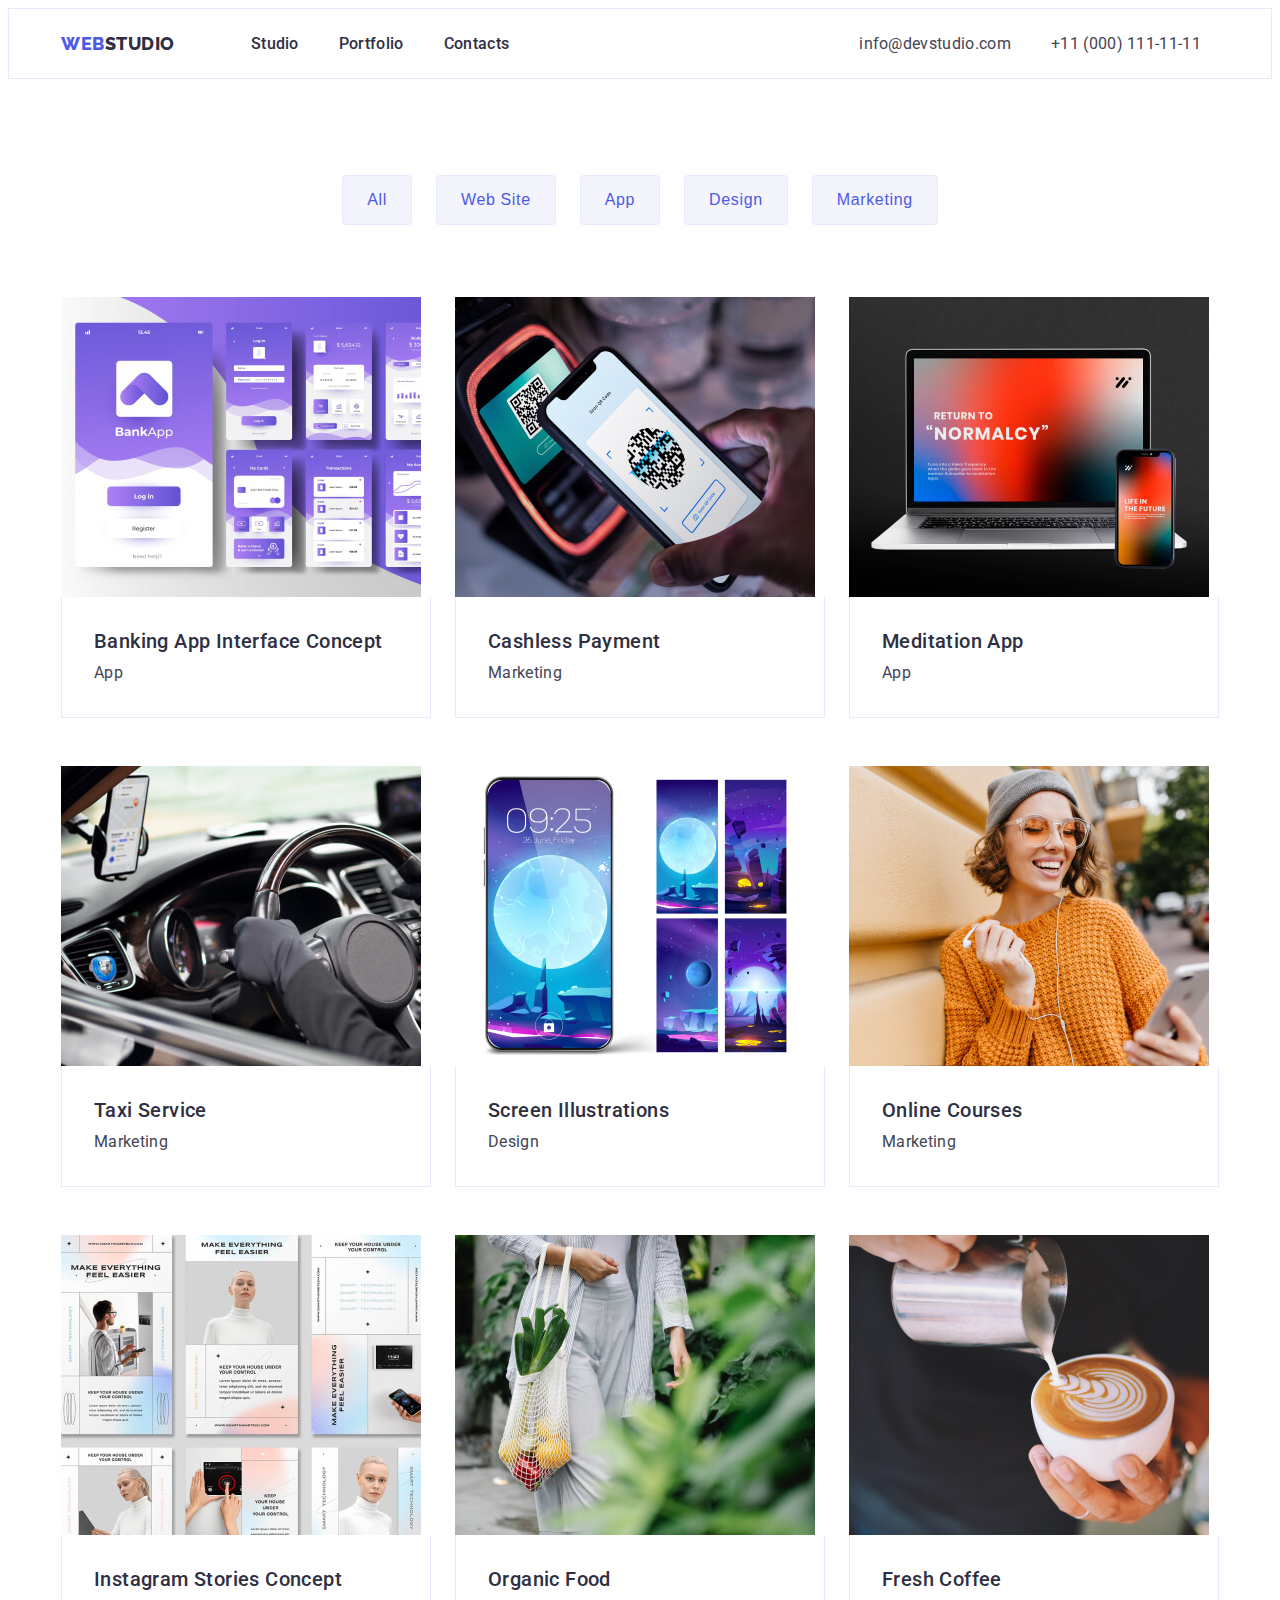
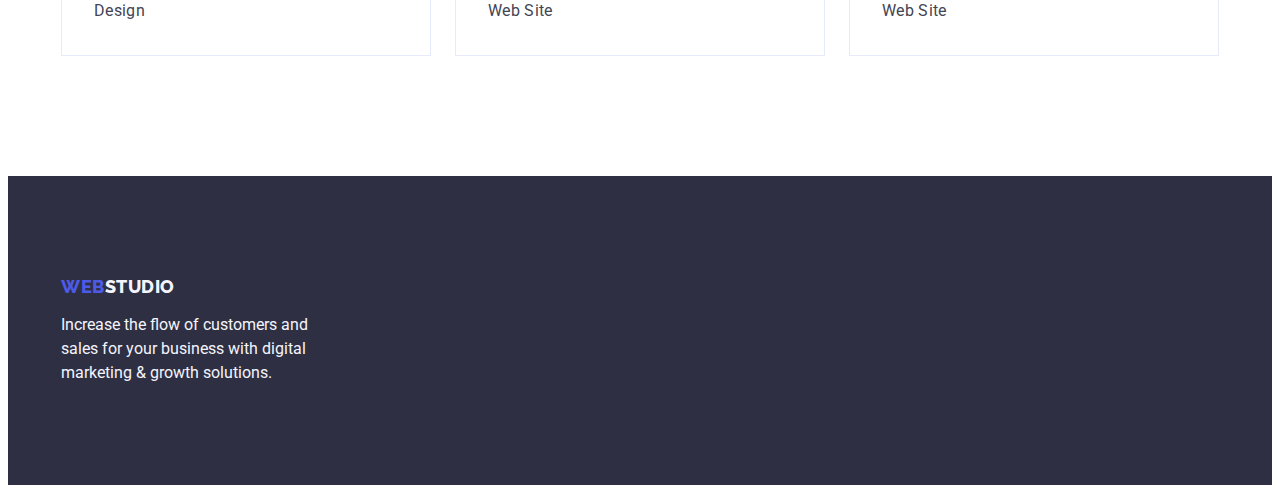
==== portfolio.html @ e579b0ef "Initial commit" ====
<!DOCTYPE html>
<html lang="en">
  <head>
    <meta charset="UTF-8" />
    <meta http-equiv="X-UA-Compatible" content="IE=edge" />
    <meta name="viewport" content="width=device-width, initial-scale=1.0" />
    <title>Portfolio</title>
    <link rel="preconnect" href="https://fonts.googleapis.com" />
    <link rel="preconnect" href="https://fonts.gstatic.com" crossorigin />
    <link rel="preconnect" href="https://fonts.googleapis.com" />
    <link rel="preconnect" href="https://fonts.gstatic.com" crossorigin />
    <link
      href="https://fonts.googleapis.com/css2?family=Raleway:wght@800&family=Roboto:wght@400;500;700;900&display=swap"
      rel="stylesheet"
    />
    <link rel="stylesheet" href="https://cdnjs.cloudflare.com/ajax/libs/modern-normalize/1.1.0/modern-normalize.min.css" integrity="sha512-wpPYUAdjBVSE4KJnH1VR1HeZfpl1ub8YT/NKx4PuQ5NmX2tKuGu6U/JRp5y+Y8XG2tV+wKQpNHVUX03MfMFn9Q==" crossorigin="anonymous" referrerpolicy="no-referrer" />
    <link rel="stylesheet" href="./css/styles.css" />
  </head>
  <!--Portfolio-->
  <body>
    <!--Header-->
    <header class="header">
      <div class="container-header container">
        <!-- Navigation-->
        <nav class="container-menu list">
          
            <a class="logo-nav logo link" href="./index.html"
              >Web<span class="logo logo-span">Studio</span></a
            >

          <ul class="container-nav list">
            <li class="item-nav">
              <a class="nav-link  link" href="./index.html">Studio</a>
            </li>

            <li class="item-nav">
              <a class="nav-link link" href="./portfolio.html"
                >Portfolio</a
              >
            </li>

            <li class="item-nav">
              <a class="nav-link link" href="">Contacts</a>
            </li>
          </ul>
        </nav>

        <address class="address">
          <ul class="container-address list">
            <li class="item-mail">
              <a class="address-link link" href="mailto:info@devstudio.com"
                >info@devstudio.com</a
              >
            </li>
            <li class="item-tel">
              <a class="address-link address-tel link" href="tel:+110001111111"
                >+11 (000) 111-11-11</a
              >
            </li>
          </ul>
        </address>
      </div>
    </header>


    <!--Main -->
    <main>
      <!--BUTTONS-->
      <section class="section-btn">
        <div class="container">
          <h1 class="visually-hidden">buttons</h1>
          <!--<div class="btn-list">-->
            <ul class="btn-list list">
              <li>
                <button class="portfolio-btn" type="button">All</button>
              </li>
              <li>
                <button class="portfolio-btn" type="button">Web Site</button>
              </li>
              <li><button class="portfolio-btn" type="button">App</button></li>
              <li>
                <button class="portfolio-btn" type="button">Design</button>
              </li>
              <li>
                <button class="portfolio-btn" type="button">
                  Marketing
                </button>
              </li>
          </ul> 
     
          <!--Row-->
          <ul class="row-list list">
            <li class="row-item">
              <a class="row-link link" href="">
                <img
                  src="./images/portfolio/row/banking.jpg"
                  alt="banking app interface concept"
                  width="360"
                  height="300"
                />
                <div class="row-app">
                <h2 class="title-portfolio-row">
                  Banking App Interface Concept
                </h2>
                <p class="text-portfolio-row">App</p>
              </div>
              </a>
            </li>
            
            <li class="row-item">
              <a class="link" href=""
                ><img
                  src="./images/portfolio/row/cash.jpg"
                  alt="cashless payment"
                  width="360"
                  height="300"
                />

                <div class="row-app">
                <h2 class="title-portfolio-row">Cashless Payment</h2>
                <p class="text-portfolio-row">Marketing</p>
                </div>

                </a>
            </li>

            <li class="row-item">
              <a class="link" href="">
                <img
                  src="./images/portfolio/row/meditation.jpg"
                  alt="meditation app"
                  width="360"
                  height="300"
                />
                <div class="row-app">
                <h2 class="title-portfolio-row">Meditation App</h2>
                <p class="text-portfolio-row">App</p>
              </div>

              </a>
            </li>

            <li class="row-item">
              <a class="link" href="">
                <img
                  src="./images/portfolio/row/taxi.jpg"
                  alt="taxi service"
                  width="360"
                  height="300"
                />
                <div class="row-app">
                <h2 class="title-portfolio-row">Taxi Service</h2>
                <p class="text-portfolio-row">Marketing</p>
               </div>
                </a
              >
            </li>
            <li class="row-item">
              <a class="link" href="">
                <img
                  src="./images/portfolio/row/screen.jpg"
                  alt="taxi service"
                  width="360"
                  height="300"
                />
                <div class="row-app">
                <h2 class="title-portfolio-row">Screen Illustrations</h2>
                <p class="text-portfolio-row">Design</p>
                </div>
                </a>
            </li>
            <li class="row-item">
              <a class="link" href="">
                <img
                  src="./images/portfolio/row/online.jpg"
                  alt="taxi service"
                  width="360"
                  height="300"
                />
                <div class="row-app">
                <h2 class="title-portfolio-row">Online Courses</h2>
                <p class="text-portfolio-row">Marketing</p>
                </div>
                </a
              >
            </li>
            <li class="row-item">
              <a class="link" href="">
                <img
                  src="./images/portfolio/row/instagram.jpg"
                  alt="instagram stories concept"
                  width="360"
                  height="300"
                />
                <div class="row-app">
                <h2 class="title-portfolio-row">Instagram Stories Concept</h2>
                <p class="text-portfolio-row">Design</p>
                </div>
                </a
              >
            </li>
            <li class="row-item">
              <a class="link" href="">
                <img
                  src="./images/portfolio/row/organic.jpg"
                  alt="Organic Food"
                  width="360"
                  height="300"
                />
                <div class="row-app">
                <h2 class="title-portfolio-row">Organic Food</h2>
                <p class="text-portfolio-row">Web Site</p>
                </div>
                </a
              >
            </li>
            <li class="row-item">
              <a class="link" href="">
                <img
                  src="./images/portfolio/row/fresh.jpg"
                  alt="fresh coffee"
                  width="360"
                  height="300"
                />
                <div class="row-app">
                <h2 class="title-portfolio-row">Fresh Coffee</h2>
                <p class="text-portfolio-row">Web Site</p>
                </div>
                </a
              >
            </li>
          </ul>
         </div>

      </section>
    </main>


    <!--Footer-->
<footer class="footer">
  <div class="footer-container container">
    
      <a class="footer-logo logo link" href="./index.html"
        >Web<span class="logo logo-span footer-span">Studio</span></a
      >

    <p class="text-footer">
      Increase the flow of customers and sales for your business with
      digital marketing & growth solutions.
    </p>
  </div>
</footer>

  </body>
</html>
---- css/styles.css ----
:root {
  /*fonts*/
  --primary-font: 'Roboto', sans-serif;
  --secondary-font: 'Raleway', sans-serif;

  /*text color*/
  --main-text-color: #434455;
  --secondary-text-color: #2e2f42;
  --white-text-color: #ffffff;
  --footer-text-color: #f4f4fd;
  --accent-text-color: #4d5ae5;
  --focus-nav-color: #404bbf;

  /*background color*/
  --main-bgc-color: #ffffff;
  --secondary-bgc-color: #2e2f42;
  --grey-bgc-color: #f4f4fd;
  --iris-bgc-btn: #4d5ae5;
  --ocean-bgc-btnfocus: #404bbf;

  /*PORTFOLIO*/
  --portf-bordercolor: #e7e9fc;
}

body {
  font-family: var(--primary-font);
  color: var(--main-text-color);
  background-color: var(--main-bgc-color);
}

a {
  text-decoration: none;
}

ul,
p,
h1,
h2,
h3 {
  margin: 0;
  padding: 0;
}

.list {
  list-style: none;
}

li {
  text-decoration: none;
}

img {
  display: block;
  max-width: 100%;
  height: auto;
}

.visually-hidden {
  position: absolute;
  width: 1px;
  height: 1px;
  margin: -1px;
  border: 0;
  padding: 0;
  white-space: nowrap;
  clip-path: inset(100%);
  clip: rect(0 0 0 0);
  overflow: hidden;
}

.container {
  width: 1158px;
  padding-left: 15px;
  padding-right: 15px;
  margin: auto;
  margin-right: auto;
}
/*HEADER*/

.header {
  border: 1px solid #e7e9fc;
  /*outline: 2px solid blue;*/
}

.container-header {
  display: flex;
  align-items: center;

}
/*Navigation*/
.container-menu {
  display: flex;
  align-items: center;
  margin: 0;
  /*outline: 2px solid green;*/
}

.logo-nav{
  margin-right: 76px;
  padding-top: 24px;
  padding-bottom: 24px;}


.logo,
.logo-span {
  font-family: var(--secondary-font);
  font-weight: 800;
  font-size: 18px;
  line-height: 1.17;
  letter-spacing: 0.03em;
  text-transform: uppercase;

  color: var(--accent-text-color);
}

.logo-span {
  color: var(--secondary-text-color);
}

.link 
/*.logo*/{
  text-decoration: none;
}

.list {
  text-decoration: none;
}

.container-nav {
  display: flex;
  align-items: center;
  text-align: center;

  /*outline: 2px solid black;*/
  margin-right: 332px;
}

.item-nav {
  margin-right: 40px;
}

.item-nav:last-child {
  margin-right: 0;
}


.nav-link {
  padding-top: 24px;
  padding-bottom: 24px;

  font-weight: 500;
  font-size: 16px;
  line-height: 1.5;
  letter-spacing: 0.02em;
  color: var(--secondary-text-color);
}

.nav-link:hover,
.nav-link:focus {
  color: var(--focus-nav-color);
}


.address {
  display: flex;
  align-items: center;
  margin: auto;
 
  font-style: normal;
  /*outline: 2px solid tomato;*/
}

.container-address {
  display: flex;
  align-items: center;
  gap: 40px;
}



.address-link,
.address-link {
  font-size: 16px;
  line-height: 1.5;
  letter-spacing: 0.02em;
  color: var(--main-text-color);
}

.address-link:hover,
.address-link:focus {
  color: var(--focus-nav-color);
}

/*Main*/

/*HERO*/


.hero {
  background-color: var(--secondary-bgc-color);
  padding-top: 188px;
  padding-bottom: 188px;
}
.container-hero {
  text-align: center;
}

.hero-title {
  margin-top: 0;
  margin-bottom: 48px;
  margin-left: auto;
  margin-right: auto;
  max-width: 496px;

  font-weight: 700;
  font-size: 56px;
  line-height: 1.07;
  color: var(--white-text-color);
  text-align: center;
  letter-spacing: 0.02em;
}

.btn-hero {
  display: block;
  min-width: 169px;
  height: 56px;
  margin: 0 auto;

  padding: 16px 32px;

  font-family: inherit;
  font-weight: 500;
  font-size: 16px;
  line-height: 1.5;
  color: var(--white-text-color);
  background-color: var(--iris-bgc-btn);
  letter-spacing: 0.04em;
  border: none;
  cursor: pointer;
  border-radius: 4px;
}

.btn-hero:hover,
.btn-hero:focus {
  background: var(--ocean-bgc-btnfocus);
}

/*SECTION _1*/

.section-one{
  padding-top: 120px;
  padding-bottom: 120px;
}

.container-section-one {
  display: flex;
  align-items: center;
  /* outline: 2px solid blue;*/
}

.list-section-one {
  display: flex;
  gap: 24px;

  /*outline: 2px solid red;*/
}

.item-section-one {
  width: calc((100% - 72px)/4);
}

.subtitle-section-one {
  margin-bottom: 8px;
}

.subtitle-section-one,
.subtitle-section-three {
  font-weight: 500;
  font-size: 20px;
  line-height: 1.2;
  letter-spacing: 0.02em;
  color: var(--secondary-text-color);
}

.text-section-one,
.text-section-three,
.text-portfolio-row {
  font-size: 16px;
  line-height: 1.5;
  letter-spacing: 0.02em;
  color: var(--secondary-text-color);
}

.text-section-one {
  color: var(--main-text-color);
}


/*Section_2*/

.section-two{ 
  padding-bottom: 120px;
}

.title-section-two,
.title-section-three { 
  margin-bottom: 72px;

  font-weight: 700;
  font-size: 36px;
  line-height: 1.11;
  text-align: center;
  letter-spacing: 0.02em;
  text-transform: capitalize;
  
  color: var(--secondary-text-color);
}


.list-section-two {
  display: flex;
  gap: 24px;
  padding: 0;
  
  /*outline: 2px solid orange;*/
}
.item-section-two{
width: calc((100% - 48px)/3);
}


/*Section_3*/

.section-three{
  padding: 120px 0; 
  background-color: var(--grey-bgc-color);
}

.title-section-three {
  margin-bottom: 72px;
  /*outline: 2px solid skyblue;*/
}

.list-section-three {
  display: flex;
  align-items: center;
  gap: 24px;
}


.item-team {
  /*outline: 2px solid red;*/

  width: calc((100% - 72px)/4);
  
  background-color: var(--main-bgc-color);
  border-radius: 0px 0px 4px 4px;
}

.name-team{
  padding: 32px 16px;
}

.subtitle-section-three {
  text-align: center;
  margin-bottom: 8px;
}

.text-section-three {
  text-align: center;
  /*margin-bottom: 8px;*/

  color: var(--main-text-color);
}



/*Footer*/

.footer{
padding: 100px 0;
}


.footer {
  padding-top: 100px;
  background-color: var(--secondary-bgc-color);
}
.footer-logo {
 display: inline-block;
 margin-bottom: 16px;
}

.footer-span {
  color: var(--footer-text-color);
}

.text-footer {
  max-width: 264px;
  /*padding-bottom: 100px;*/

  font-size: 16px;
  line-height: 1.5;
  color: var(--footer-text-color);
}

/*Portfolio*/


.section-btn{
padding-top: 96px;
padding-bottom: 120px;
}
/*BUTTONS*/


.btn-list {
  display: flex;
  justify-content: center;
  gap: 24px;
  margin-bottom: 72px;
}

/*.portfolio-btn {
  font-family: var(--primary-font);
  font-weight: 500;
  font-size: 16px;
  line-height: 1.5;
  letter-spacing: 0.04em;
  color: var(--accent-text-color);
  border: none;
  background-color: var(--grey-bgc-color);
  cursor: pointer;

  border-radius: 4px;
}*/


.portfolio-btn:focus,
.portfolio-btn:hover {
  color: var(--white-text-color);
  background-color: var(--ocean-bgc-btnfocus);
}
.portfolio-btn {

  padding: 12px 24px;


  font-weight: 500;
  font-size: 16px;
  line-height: 1.5;
  letter-spacing: 0.04em;
  color: var(--accent-text-color);
  background-color: var(--grey-bgc-color);
  border: 1px solid var(--portf-bordercolor);
  cursor: pointer;
  border-radius: 4px;
}

.portfolio-btn:last-child {
  margin-right: 0;
}

.portfolio-btn:focus,
.portfolio-btn:hover {
  color: var(--footer-text-color);
  background-color: var(--ocean-bgc-btnfocus);
  border: 1px solid transparent;
  
}

/*Row*/

.row-list {
  /*outline: 2px solid salmon;*/
  display: flex;
  flex-wrap: wrap;

  column-gap: 24px;
  row-gap: 48px;
  /*margin-left: -24px;*/
}


.row-item{
width: calc((100% - 48px)/3);}

.row-app{
  padding: 32px 16px;
  border: 1px solid var(--portf-bordercolor);
border-top: none;
}


.title-portfolio-row {

  margin-bottom: 8px;
  margin-left: 16px;


  font-weight: 500;
  font-size: 20px;
  line-height: 1.2;
  letter-spacing: 0.02em;
  color: var(--secondary-text-color);
}

.text-portfolio-row {
  margin-left: 16px;
  font-size: 16px;
  line-height: 1.5;
  letter-spacing: 0.02em;
  color: var(--main-text-color);
}
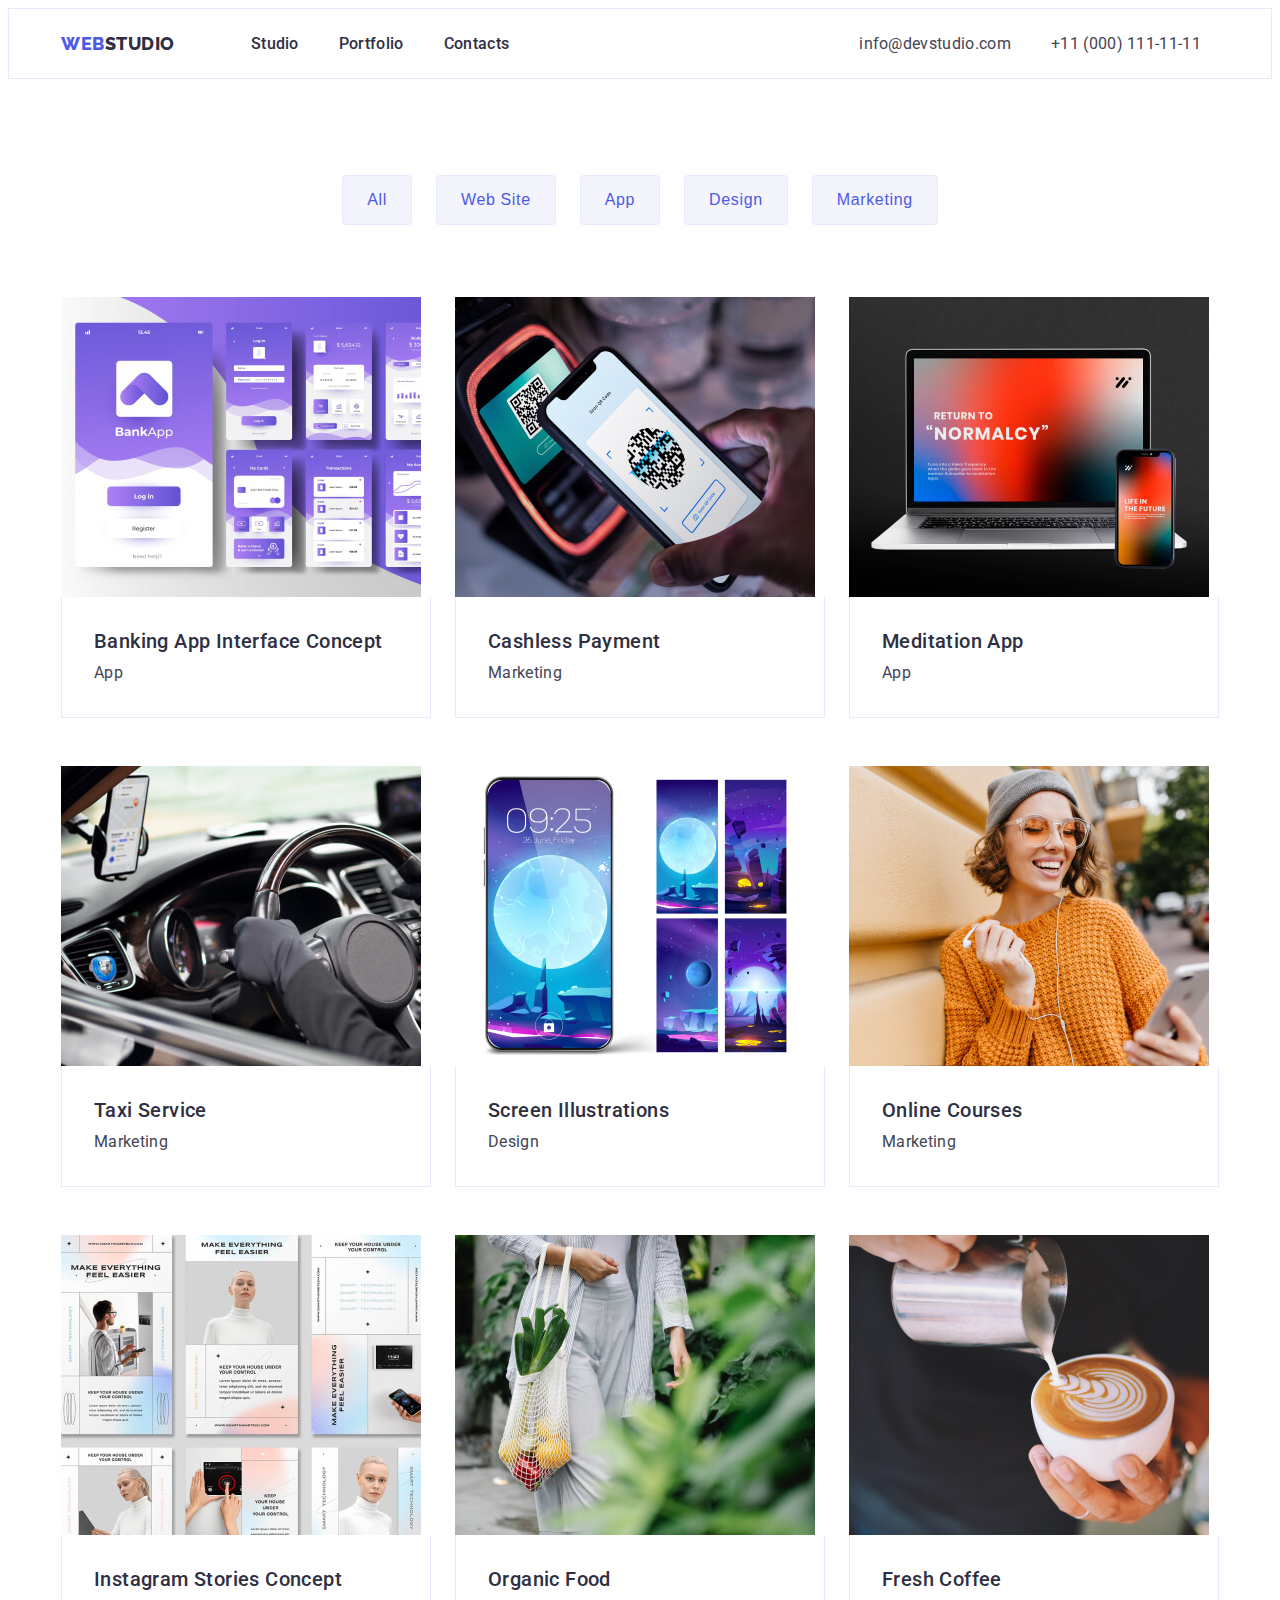
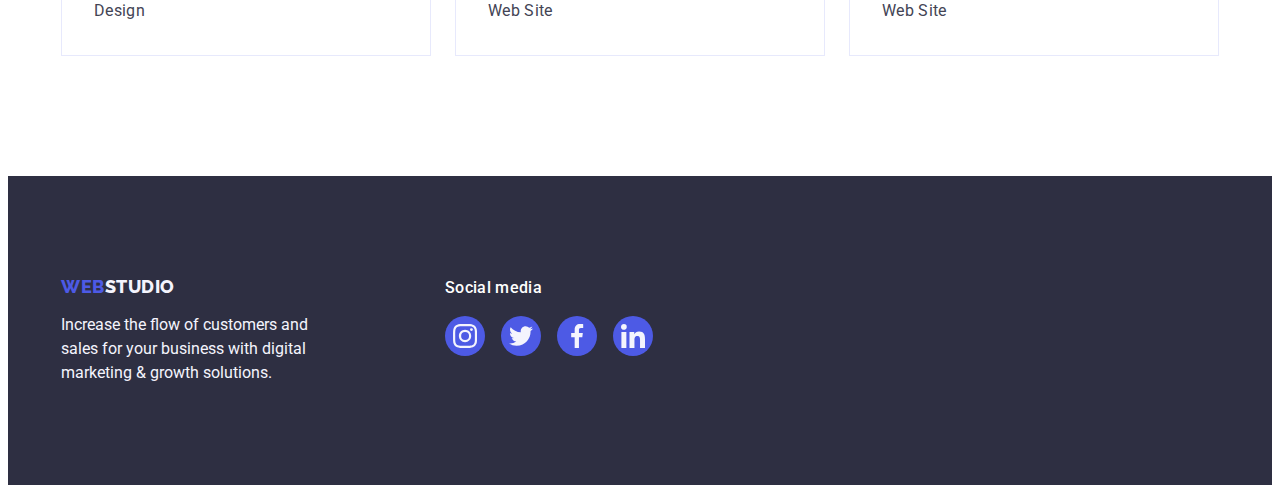
==== commit 56b03b55: "add" ====
--- a/portfolio.html
+++ b/portfolio.html
@@ -71,7 +71,7 @@
           <h1 class="visually-hidden">buttons</h1>
           <!--<div class="btn-list">-->
             <ul class="btn-list list">
-              <li>
+              <li class="btn-potf-item" >
                 <button class="portfolio-btn" type="button">All</button>
               </li>
               <li>
@@ -108,7 +108,7 @@
             </li>
             
             <li class="row-item">
-              <a class="link" href=""
+              <a class="row-link link" href=""
                 ><img
                   src="./images/portfolio/row/cash.jpg"
                   alt="cashless payment"
@@ -125,7 +125,7 @@
             </li>
 
             <li class="row-item">
-              <a class="link" href="">
+              <a class="row-link link" href="">
                 <img
                   src="./images/portfolio/row/meditation.jpg"
                   alt="meditation app"
@@ -141,7 +141,7 @@
             </li>
 
             <li class="row-item">
-              <a class="link" href="">
+              <a class="row-link link" href="">
                 <img
                   src="./images/portfolio/row/taxi.jpg"
                   alt="taxi service"
@@ -156,7 +156,7 @@
               >
             </li>
             <li class="row-item">
-              <a class="link" href="">
+              <a class="row-link link" href="">
                 <img
                   src="./images/portfolio/row/screen.jpg"
                   alt="taxi service"
@@ -170,7 +170,7 @@
                 </a>
             </li>
             <li class="row-item">
-              <a class="link" href="">
+              <a class="row-link link" href="">
                 <img
                   src="./images/portfolio/row/online.jpg"
                   alt="taxi service"
@@ -185,7 +185,7 @@
               >
             </li>
             <li class="row-item">
-              <a class="link" href="">
+              <a class="row-link link" href="">
                 <img
                   src="./images/portfolio/row/instagram.jpg"
                   alt="instagram stories concept"
@@ -200,7 +200,7 @@
               >
             </li>
             <li class="row-item">
-              <a class="link" href="">
+              <a class="row-link link" href="">
                 <img
                   src="./images/portfolio/row/organic.jpg"
                   alt="Organic Food"
@@ -215,7 +215,7 @@
               >
             </li>
             <li class="row-item">
-              <a class="link" href="">
+              <a class="row-link link" href="">
                 <img
                   src="./images/portfolio/row/fresh.jpg"
                   alt="fresh coffee"
@@ -235,21 +235,63 @@
       </section>
     </main>
 
-
-    <!--Footer-->
-<footer class="footer">
-  <div class="footer-container container">
+    <footer class="footer">
+      <div class="footer-container container">
+        <div class="logo-footer">
+            <a class="footer-link logo link" href="./index.html"
+            >Web<span class="logo logo-span footer-span">Studio</span></a
+          >
     
-      <a class="footer-logo logo link" href="./index.html"
-        >Web<span class="logo logo-span footer-span">Studio</span></a
-      >
-
-    <p class="text-footer">
-      Increase the flow of customers and sales for your business with
-      digital marketing & growth solutions.
-    </p>
-  </div>
-</footer>
+        <p class="text-footer">
+          Increase the flow of customers and sales for your business with
+          digital marketing & growth solutions.
+        </p>
+    
+        </div>
+        
+        <div class="networks-footer">
+          <p class="text-networks">Social media</p>
+          <ul class="list list-footer">
+            <li class="item-footer">
+              <a class="networks-footer-link link" href="" target="_blank" rel="noopener noreferrer"
+                      aria-label="instagram icon">
+                        <svg class="networks-footer-icon" width="24" height="24">
+                          <use href="./images/symbol-defs.svg#instagram">
+                          </use>
+                        </svg>
+                      </a>
+            </li>
+            <li class="item-footer">
+              <a class="networks-footer-link link" href="" target="_blank" rel="noopener noreferrer"
+                      aria-label="twitter icon">
+                        <svg class="networks-footer-icon" width="24" height="24">
+                          <use href="./images/symbol-defs.svg#twitter">
+                          </use>
+                        </svg>
+                      </a>
+            </li>
+            <li class="item-footer">
+              <a class="networks-footer-link link" href="" target="_blank" rel="noopener noreferrer"
+                      aria-label="facebook icon">
+                        <svg class="networks-footer-icon" width="24" height="24">
+                          <use href="./images/symbol-defs.svg#facebook">
+                          </use>
+                        </svg>
+                      </a>
+            </li>
+            <li class="item-footer">
+              <a class="networks-footer-link link" href="" target="_blank" rel="noopener noreferrer"
+                      aria-label="linkedin icon">
+                        <svg class="networks-footer-icon" width="24" height="24">
+                          <use href="./images/symbol-defs.svg#linkedin">
+                          </use>
+                        </svg>
+                      </a>
+            </li>
+          </ul>
+        </div>
+      </div>
+    </footer>
 
   </body>
 </html>
--- a/css/styles.css
+++ b/css/styles.css
@@ -85,7 +85,6 @@
 .container-header {
   display: flex;
   align-items: center;
-
 }
 /*Navigation*/
 .container-menu {
@@ -95,11 +94,11 @@
   /*outline: 2px solid green;*/
 }
 
-.logo-nav{
+.logo-nav {
   margin-right: 76px;
   padding-top: 24px;
-  padding-bottom: 24px;}
-
+  padding-bottom: 24px;
+}
 
 .logo,
 .logo-span {
@@ -118,7 +117,7 @@
 }
 
 .link 
-/*.logo*/{
+/*.logo*/ {
   text-decoration: none;
 }
 
@@ -142,12 +141,10 @@
 .item-nav:last-child {
   margin-right: 0;
 }
-
 
 .nav-link {
   padding-top: 24px;
   padding-bottom: 24px;
-
   font-weight: 500;
   font-size: 16px;
   line-height: 1.5;
@@ -161,11 +158,21 @@
 }
 
 
+
+/*.studio-link::after{
+content: '';
+display: block;
+
+width: 48px;
+height: 3px;
+background-color: #404BBF;
+}*/
+
 .address {
   display: flex;
   align-items: center;
   margin: auto;
- 
+
   font-style: normal;
   /*outline: 2px solid tomato;*/
 }
@@ -175,8 +182,6 @@
   align-items: center;
   gap: 40px;
 }
-
-
 
 .address-link,
 .address-link {
@@ -195,9 +200,22 @@
 
 /*HERO*/
 
-
 .hero {
+  max-width: 1440px;
+  margin-left: auto;
+  margin-right: auto;
+
+  background-image: linear-gradient(
+      rgba(46, 47, 66, 0.7),
+      rgba(46, 47, 66, 0.7)
+    ),
+    url(../images/hero/office.jpg);
   background-color: var(--secondary-bgc-color);
+  background-repeat: no-repeat;
+  background-position: 0 0;
+
+  background-size: cover;
+
   padding-top: 188px;
   padding-bottom: 188px;
 }
@@ -247,7 +265,7 @@
 
 /*SECTION _1*/
 
-.section-one{
+.section-one {
   padding-top: 120px;
   padding-bottom: 120px;
 }
@@ -266,8 +284,30 @@
 }
 
 .item-section-one {
-  width: calc((100% - 72px)/4);
-}
+  width: calc((100% - 72px) / 4);
+}
+
+/*ICONS SVG*/
+
+.strategy{
+display: flex;
+align-items: center;
+justify-content: center;
+background: var(--grey-bgc-color);
+border-radius: 4px;
+
+padding-top: 24px;
+padding-bottom: 24px;
+margin-bottom: 8px;
+
+/*outline: 2px solid green;*/
+}
+
+.icon-section-one{
+display: flex;
+justify-content: center;
+}
+
 
 .subtitle-section-one {
   margin-bottom: 8px;
@@ -295,15 +335,15 @@
   color: var(--main-text-color);
 }
 
-
 /*Section_2*/
 
-.section-two{ 
+.section-two {
   padding-bottom: 120px;
 }
 
 .title-section-two,
-.title-section-three { 
+.title-section-three,
+.title-section-four {
   margin-bottom: 72px;
 
   font-weight: 700;
@@ -312,27 +352,25 @@
   text-align: center;
   letter-spacing: 0.02em;
   text-transform: capitalize;
-  
+
   color: var(--secondary-text-color);
 }
-
 
 .list-section-two {
   display: flex;
   gap: 24px;
   padding: 0;
-  
+
   /*outline: 2px solid orange;*/
 }
-.item-section-two{
-width: calc((100% - 48px)/3);
-}
-
+.item-section-two {
+  width: calc((100% - 48px) / 3);
+}
 
 /*Section_3*/
 
-.section-three{
-  padding: 120px 0; 
+.section-three {
+  padding: 120px 0;
   background-color: var(--grey-bgc-color);
 }
 
@@ -347,17 +385,18 @@
   gap: 24px;
 }
 
-
 .item-team {
   /*outline: 2px solid red;*/
 
-  width: calc((100% - 72px)/4);
-  
+  width: calc((100% - 72px) / 4);
+
   background-color: var(--main-bgc-color);
   border-radius: 0px 0px 4px 4px;
-}
-
-.name-team{
+  box-shadow: 0px 1px 6px rgba(46, 47, 66, 0.08),
+    0px 1px 1px rgba(46, 47, 66, 0.16), 0px 2px 1px rgba(46, 47, 66, 0.08);
+}
+
+.name-team {
   padding: 32px 16px;
 }
 
@@ -368,27 +407,109 @@
 
 .text-section-three {
   text-align: center;
-  /*margin-bottom: 8px;*/
+  padding-bottom: 8px;
 
   color: var(--main-text-color);
 }
 
-
+.networks-list{
+  display: flex;
+  justify-content: center;
+  align-items: center;
+  gap: 24px;
+  
+}
+
+.networks-item{
+display: flex;
+justify-content: center;
+align-items: center;
+
+width: 40px;
+height: 40px ;
+
+
+background-color: var(--iris-bgc-btn);
+border-radius: 50%;
+}
+
+.networks-item:hover,
+.networks-item:focus{
+  background-color: var(--focus-nav-color);
+}
+
+
+.networks-icon{
+fill: var(--grey-bgc-color);
+}
+
+
+
+/*<!--Section_4
+Customers-->*/
+
+.section-four {
+  padding: 120px 0;
+  background-color: var(--main-bgc-color);
+}
+
+.title-section-four{
+
+/*outline: 2px solid salmon;*/
+}
+
+.list-section-four{
+  display: flex;
+  justify-content: center;
+  align-items: center;
+  gap: 24px;
+}
+
+.item-customers{
+  display: flex;
+  justify-content: center;
+  align-items: center;
+  width: 168px;
+  height: 88px;
+
+
+  border: 1px solid #8E8F99;
+  border-radius: 4px;
+}
+
+.item-customers:hover,
+.item-customers:focus{
+  border: 1px solid var(--ocean-bgc-btnfocus)
+}
+
+
+.icon-section-four{
+fill: #8E8F99;
+}
+
+.icon-section-four:hover,
+.icon-section-four:focus{
+  fill: var(--ocean-bgc-btnfocus);
+  }
 
 /*Footer*/
 
-.footer{
-padding: 100px 0;
-}
-
-
 .footer {
-  padding-top: 100px;
+  padding: 100px 0;
   background-color: var(--secondary-bgc-color);
 }
-.footer-logo {
- display: inline-block;
- margin-bottom: 16px;
+
+.footer-container{
+display: flex;
+} 
+
+.logo-footer{
+margin-right: 120px;
+}
+
+.footer-link {
+  display: inline-block;
+  margin-bottom: 16px;
 }
 
 .footer-span {
@@ -404,15 +525,58 @@
   color: var(--footer-text-color);
 }
 
+
+.networks-footer{
+  display: block;
+}
+
+.list-footer{
+display: flex;
+gap: 16px;
+}
+
+.text-networks{
+  margin-bottom: 16px;
+  font-weight: 500;
+  font-size: 16px;
+  line-height: 1.5;
+  letter-spacing: 0.02em;
+  color: var(--white-text-color);
+  
+  /*outline: 2px solid green;*/
+}
+.item-footer{
+display: flex;
+justify-content: center;
+align-items: center;
+width: 40px;
+height: 40px;
+
+background-color: var(--iris-bgc-btn);
+border-radius: 50%;
+}
+
+.item-footer:hover,
+.item-footer:focus{
+  background-color: #31D0AA;
+}
+
+.networks-footer-icon{
+  display: flex;
+  align-items: center;
+  justify-content: center;
+fill: var(--footer-text-color);}
+
+
+
+
 /*Portfolio*/
 
-
-.section-btn{
-padding-top: 96px;
-padding-bottom: 120px;
+.section-btn {
+  padding-top: 96px;
+  padding-bottom: 120px;
 }
 /*BUTTONS*/
-
 
 .btn-list {
   display: flex;
@@ -421,30 +585,14 @@
   margin-bottom: 72px;
 }
 
-/*.portfolio-btn {
-  font-family: var(--primary-font);
-  font-weight: 500;
-  font-size: 16px;
-  line-height: 1.5;
-  letter-spacing: 0.04em;
-  color: var(--accent-text-color);
-  border: none;
-  background-color: var(--grey-bgc-color);
-  cursor: pointer;
-
-  border-radius: 4px;
-}*/
-
-
-.portfolio-btn:focus,
-.portfolio-btn:hover {
-  color: var(--white-text-color);
-  background-color: var(--ocean-bgc-btnfocus);
-}
+/*.btn-list:hover,
+.btn-list:focus{
+box-shadow: 0px 3px 1px rgba(0, 0, 0, 0.1), 0px 2px 1px rgba(0, 0, 0, 0.08), 0px 2px 2px rgba(0, 0, 0, 0.12);}*/
+
+
 .portfolio-btn {
-
   padding: 12px 24px;
-
+  display: block;
 
   font-weight: 500;
   font-size: 16px;
@@ -457,6 +605,15 @@
   border-radius: 4px;
 }
 
+.portfolio-btn:hover,
+.portfolio-btn:focus {
+  color: var(--white-text-color);
+  background-color: var(--ocean-bgc-btnfocus);
+  box-shadow: 0px 3px 1px rgba(0, 0, 0, 0.1), 0px 2px 1px rgba(0, 0, 0, 0.08), 0px 2px 2px rgba(0, 0, 0, 0.12);
+}
+
+
+
 .portfolio-btn:last-child {
   margin-right: 0;
 }
@@ -466,7 +623,6 @@
   color: var(--footer-text-color);
   background-color: var(--ocean-bgc-btnfocus);
   border: 1px solid transparent;
-  
 }
 
 /*Row*/
@@ -478,25 +634,29 @@
 
   column-gap: 24px;
   row-gap: 48px;
-  /*margin-left: -24px;*/
-}
-
-
-.row-item{
-width: calc((100% - 48px)/3);}
-
-.row-app{
+}
+
+.row-item {
+  width: calc((100% - 48px) / 3);
+}
+
+.row-link{
+display: block;}
+
+.row-link:hover,
+.row-link:focus{
+  box-shadow: 0px 1px 6px rgba(46, 47, 66, 0.08), 0px 1px 1px rgba(46, 47, 66, 0.16), 0px 2px 1px rgba(46, 47, 66, 0.08);
+}
+
+.row-app {
   padding: 32px 16px;
   border: 1px solid var(--portf-bordercolor);
-border-top: none;
-}
-
+  border-top: none;
+}
 
 .title-portfolio-row {
-
   margin-bottom: 8px;
   margin-left: 16px;
-
 
   font-weight: 500;
   font-size: 20px;
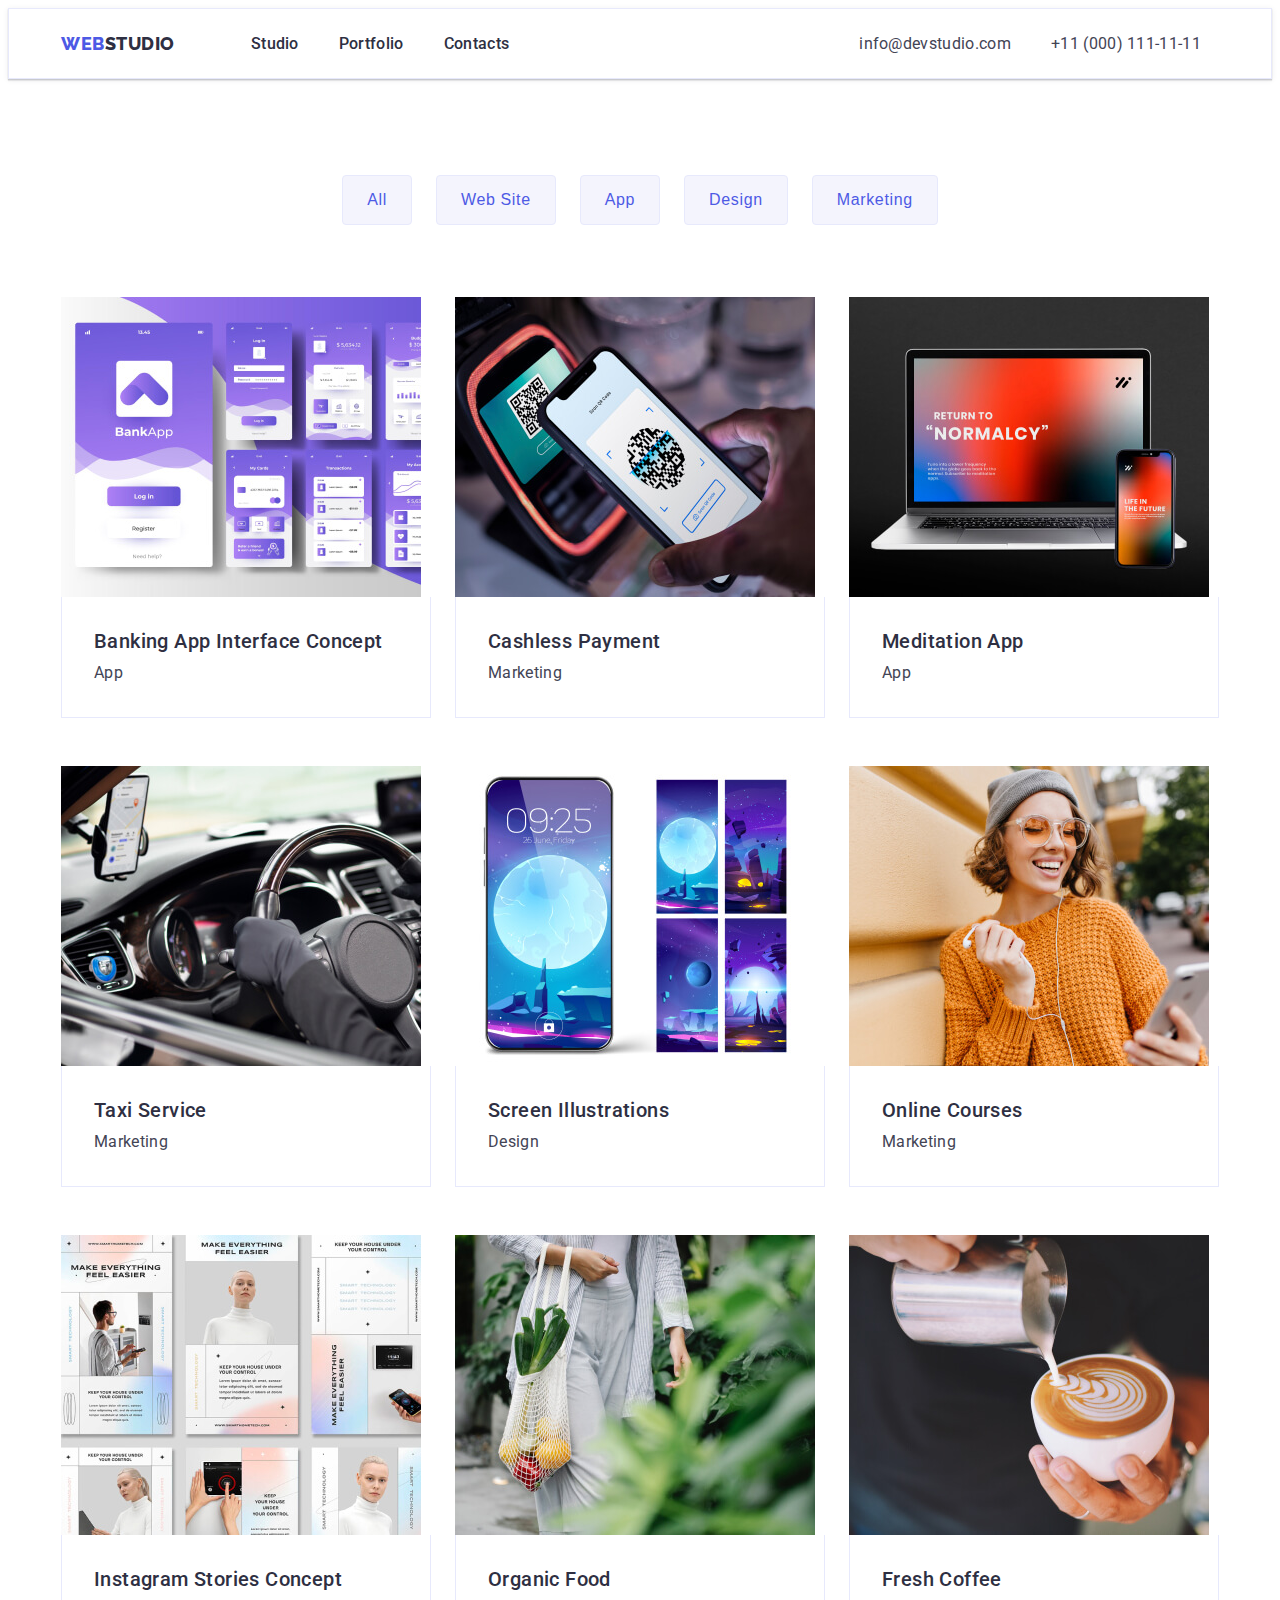
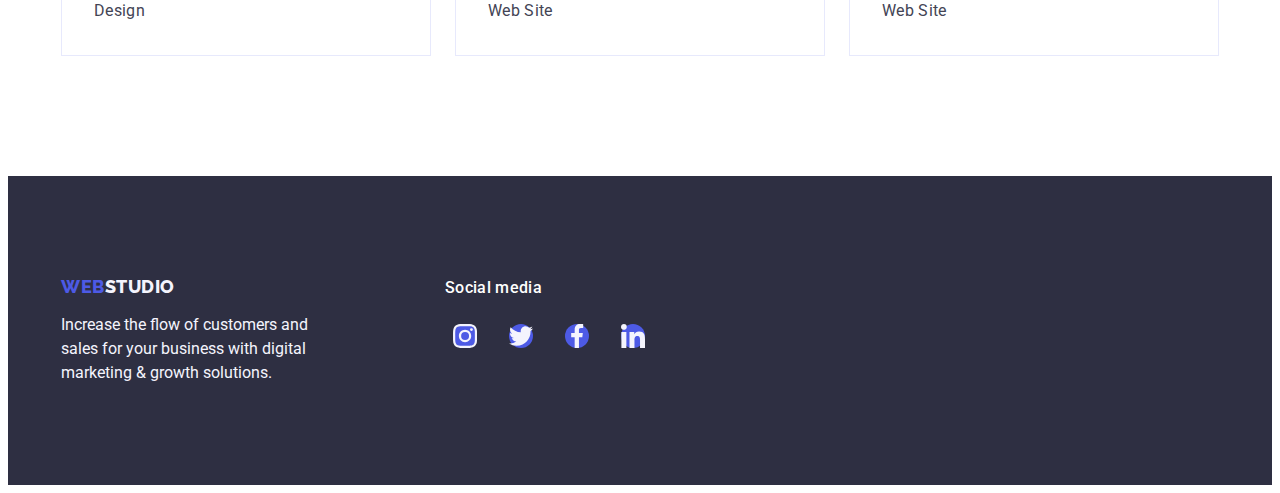
==== commit 1404ee14: "corr" ====
--- a/portfolio.html
+++ b/portfolio.html
@@ -256,7 +256,7 @@
               <a class="networks-footer-link link" href="" target="_blank" rel="noopener noreferrer"
                       aria-label="instagram icon">
                         <svg class="networks-footer-icon" width="24" height="24">
-                          <use href="./images/symbol-defs.svg#instagram">
+                          <use href="./images/icons.svg#instagram">
                           </use>
                         </svg>
                       </a>
@@ -265,7 +265,7 @@
               <a class="networks-footer-link link" href="" target="_blank" rel="noopener noreferrer"
                       aria-label="twitter icon">
                         <svg class="networks-footer-icon" width="24" height="24">
-                          <use href="./images/symbol-defs.svg#twitter">
+                          <use href="./images/icons.svg#twitter">
                           </use>
                         </svg>
                       </a>
@@ -274,7 +274,7 @@
               <a class="networks-footer-link link" href="" target="_blank" rel="noopener noreferrer"
                       aria-label="facebook icon">
                         <svg class="networks-footer-icon" width="24" height="24">
-                          <use href="./images/symbol-defs.svg#facebook">
+                          <use href="./images/icons.svg#facebook">
                           </use>
                         </svg>
                       </a>
@@ -283,7 +283,7 @@
               <a class="networks-footer-link link" href="" target="_blank" rel="noopener noreferrer"
                       aria-label="linkedin icon">
                         <svg class="networks-footer-icon" width="24" height="24">
-                          <use href="./images/symbol-defs.svg#linkedin">
+                          <use href="./images/icons.svg#linkedin">
                           </use>
                         </svg>
                       </a>
--- a/css/styles.css
+++ b/css/styles.css
@@ -17,6 +17,7 @@
   --grey-bgc-color: #f4f4fd;
   --iris-bgc-btn: #4d5ae5;
   --ocean-bgc-btnfocus: #404bbf;
+  --link-bgc:#8E8F99;
 
   /*PORTFOLIO*/
   --portf-bordercolor: #e7e9fc;
@@ -78,6 +79,7 @@
 /*HEADER*/
 
 .header {
+  box-shadow: 0px 2px 1px rgba(46, 47, 66, 0.08), 0px 1px 1px rgba(46, 47, 66, 0.16), 0px 1px 6px rgba(46, 47, 66, 0.08);
   border: 1px solid #e7e9fc;
   /*outline: 2px solid blue;*/
 }
@@ -212,7 +214,7 @@
     url(../images/hero/office.jpg);
   background-color: var(--secondary-bgc-color);
   background-repeat: no-repeat;
-  background-position: 0 0;
+  background-position: center;
 
   background-size: cover;
 
@@ -348,7 +350,7 @@
 
   font-weight: 700;
   font-size: 36px;
-  line-height: 1.11;
+  line-height: 1.1;
   text-align: center;
   letter-spacing: 0.02em;
   text-transform: capitalize;
@@ -397,7 +399,7 @@
 }
 
 .name-team {
-  padding: 32px 16px;
+  padding: 32px 0;
 }
 
 .subtitle-section-three {
@@ -419,7 +421,6 @@
   gap: 24px;
   
 }
-
 .networks-item{
 display: flex;
 justify-content: center;
@@ -427,14 +428,20 @@
 
 width: 40px;
 height: 40px ;
-
-
-background-color: var(--iris-bgc-btn);
-border-radius: 50%;
-}
-
-.networks-item:hover,
-.networks-item:focus{
+}
+
+.networks-link{
+  display: flex;
+  align-items: center;
+  justify-content: center;
+ background-color: var(--iris-bgc-btn);
+ border-radius: 50%;
+}
+
+
+
+.networks-link:hover,
+.networks-link:focus{
   background-color: var(--focus-nav-color);
 }
 
@@ -465,16 +472,22 @@
   gap: 24px;
 }
 
+.customers-link{
+  display: flex;
+  align-items: center;
+  justify-items: center;
+  color: var(--link-bgc);
+    border: 1px solid #8E8F99;
+  border-radius: 4px;
+
+}
+
 .item-customers{
   display: flex;
   justify-content: center;
   align-items: center;
   width: 168px;
   height: 88px;
-
-
-  border: 1px solid #8E8F99;
-  border-radius: 4px;
 }
 
 .item-customers:hover,
@@ -501,6 +514,7 @@
 
 .footer-container{
 display: flex;
+align-items: baseline;
 } 
 
 .logo-footer{
@@ -552,12 +566,19 @@
 width: 40px;
 height: 40px;
 
+
+}
+
+.networks-footer-link{
+display: flex;
+align-items: center;
+justify-content: center;
 background-color: var(--iris-bgc-btn);
 border-radius: 50%;
 }
 
-.item-footer:hover,
-.item-footer:focus{
+.networks-footer-link:hover,
+.networks-footer-link:focus{
   background-color: #31D0AA;
 }
 
